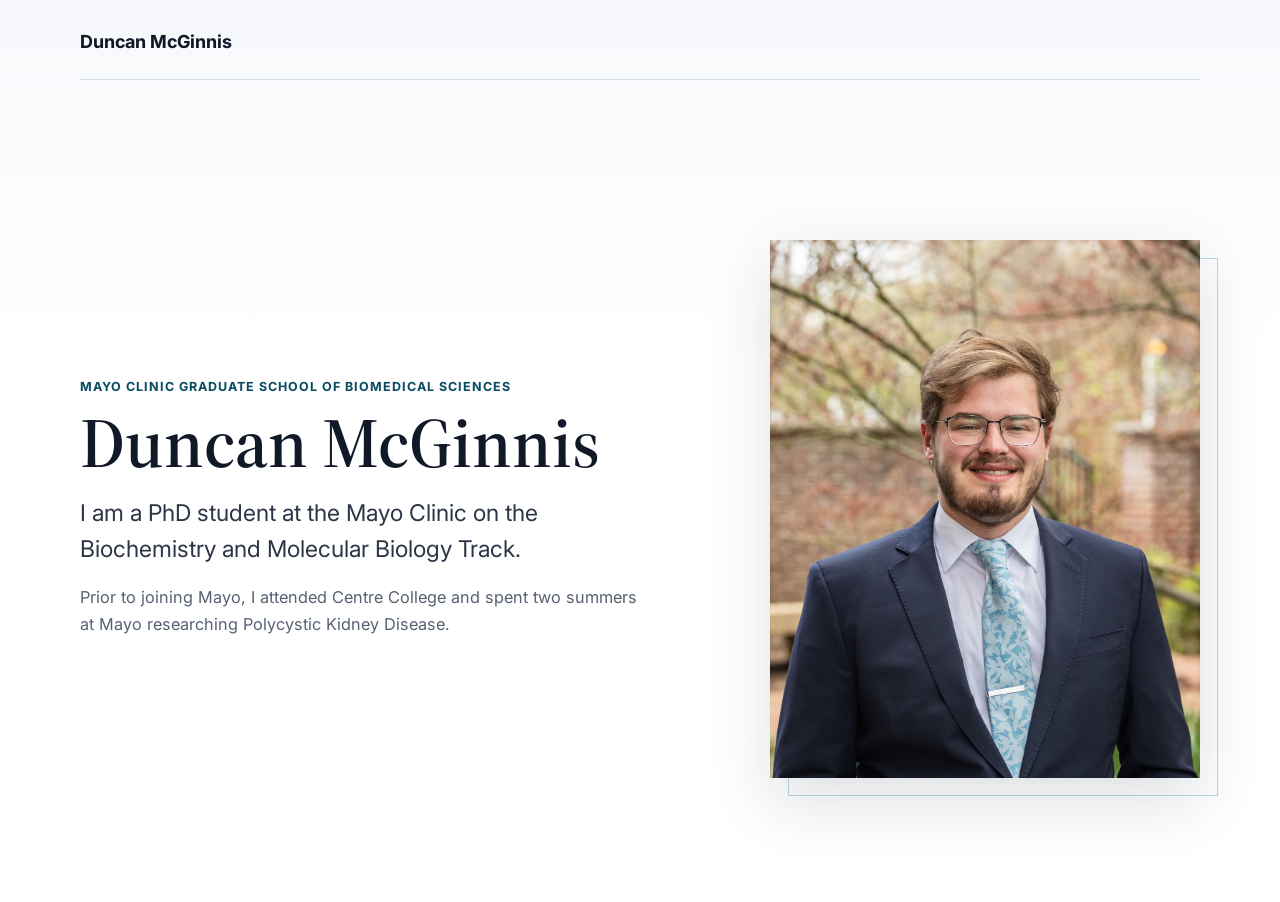
==== index.html @ 78525f2e "Add header and Mayo intro blurb" ====
<!DOCTYPE html>
<html lang="en">
<head>
  <meta charset="utf-8" />
  <meta name="viewport" content="width=device-width, initial-scale=1" />
  <meta
    name="description"
    content="Duncan McGinnis is a Mayo Clinic graduate student in the Biochemistry and Molecular Biology track studying genetics and kidney disease."
  />
  <title>Duncan McGinnis</title>
  <link rel="preconnect" href="https://fonts.googleapis.com" />
  <link rel="preconnect" href="https://fonts.gstatic.com" crossorigin />
  <link
    href="https://fonts.googleapis.com/css2?family=Inter:wght@400;500;650;720&family=Source+Serif+4:opsz,wght@8..60,600&display=swap"
    rel="stylesheet"
  />
  <link rel="stylesheet" href="styles.css" />
</head>
<body>
  <div class="page-shell">
    <header class="site-header" aria-label="Site header">
      <a class="wordmark" href="index.html">Duncan McGinnis</a>
    </header>

    <main>
      <section class="hero" id="about" aria-label="Introduction">
        <div class="hero-copy">
          <p class="eyebrow">Mayo Clinic Graduate School of Biomedical Sciences</p>
          <h1>Duncan McGinnis</h1>
          <p class="lede">
            I am a PhD student at the Mayo Clinic on the Biochemistry and
            Molecular Biology Track.
          </p>
          <p class="bio-note">
            Prior to joining Mayo, I attended Centre College and spent two
            summers at Mayo researching Polycystic Kidney Disease.
          </p>
        </div>

        <figure class="portrait-frame">
          <img src="duncan-mcginnis.jpg" alt="Portrait of Duncan McGinnis" />
        </figure>
      </section>
    </main>
  </div>
</body>
</html>
---- styles.css ----
:root {
  --paper: #ffffff;
  --paper-soft: #f6f8fb;
  --ink: #111827;
  --muted: #566173;
  --rule: #d8dee8;
  --accent: #0f6f78;
  --accent-deep: #0b4c63;
  --accent-soft: #e6f4f5;
  --shadow: 0 24px 60px rgba(23, 36, 54, 0.14);
}

* {
  box-sizing: border-box;
}

html {
  background: var(--paper);
  scroll-behavior: smooth;
}

body {
  margin: 0;
  color: var(--ink);
  font-family: Inter, ui-sans-serif, system-ui, -apple-system, BlinkMacSystemFont, "Segoe UI", sans-serif;
  font-size: 18px;
  line-height: 1.6;
  background:
    linear-gradient(180deg, rgba(246, 248, 251, 0.96) 0, rgba(255, 255, 255, 0) 360px),
    var(--paper);
}

a {
  color: inherit;
}

.page-shell {
  width: min(1120px, calc(100% - 40px));
  margin: 0 auto;
}

.site-header {
  display: flex;
  align-items: center;
  padding: 28px 0 22px;
  border-bottom: 1px solid var(--rule);
}

.wordmark {
  color: var(--ink);
  font-weight: 720;
  text-decoration: none;
}

.hero {
  display: grid;
  grid-template-columns: minmax(0, 1fr) minmax(320px, 430px);
  gap: clamp(36px, 7vw, 86px);
  align-items: center;
  min-height: calc(100vh - 78px);
  padding: clamp(42px, 8vw, 88px) 0 52px;
}

.hero-copy {
  max-width: 660px;
}

.eyebrow {
  margin: 0 0 12px;
  color: var(--accent-deep);
  font-size: 0.78rem;
  font-weight: 720;
  letter-spacing: 0.08em;
  line-height: 1.4;
  text-transform: uppercase;
}

h1,
p {
  margin-top: 0;
}

h1 {
  margin-bottom: 18px;
  font-family: "Source Serif 4", Georgia, "Times New Roman", serif;
  font-size: clamp(2.7rem, 5.5vw, 4.8rem);
  font-weight: 600;
  letter-spacing: 0;
  line-height: 1;
}

.lede {
  max-width: 560px;
  margin-bottom: 16px;
  color: #2b3545;
  font-size: clamp(1.18rem, 2vw, 1.44rem);
  line-height: 1.55;
}

.bio-note {
  max-width: 560px;
  margin-bottom: 0;
  color: var(--muted);
  font-size: 1.02rem;
  line-height: 1.7;
}

.portrait-frame {
  position: relative;
  margin: 0;
}

.portrait-frame::before {
  position: absolute;
  inset: 18px -18px -18px 18px;
  border: 1px solid #b7dadd;
  content: "";
  z-index: 0;
}

.portrait-frame img {
  position: relative;
  z-index: 1;
  display: block;
  width: 100%;
  aspect-ratio: 4 / 5;
  object-fit: cover;
  object-position: 50% 32%;
  background: var(--paper-soft);
  box-shadow: var(--shadow);
}

@media (max-width: 780px) {
  body {
    font-size: 17px;
  }

  .page-shell {
    width: min(100% - 32px, 680px);
  }

  .hero {
    grid-template-columns: 1fr;
  }

  .hero {
    min-height: auto;
    padding: 36px 0 52px;
  }

  .portrait-frame {
    width: min(100%, 430px);
  }

  .portrait-frame::before {
    inset: 12px -10px -12px 10px;
  }

  h1 {
    font-size: clamp(2.6rem, 13vw, 3.8rem);
  }
}
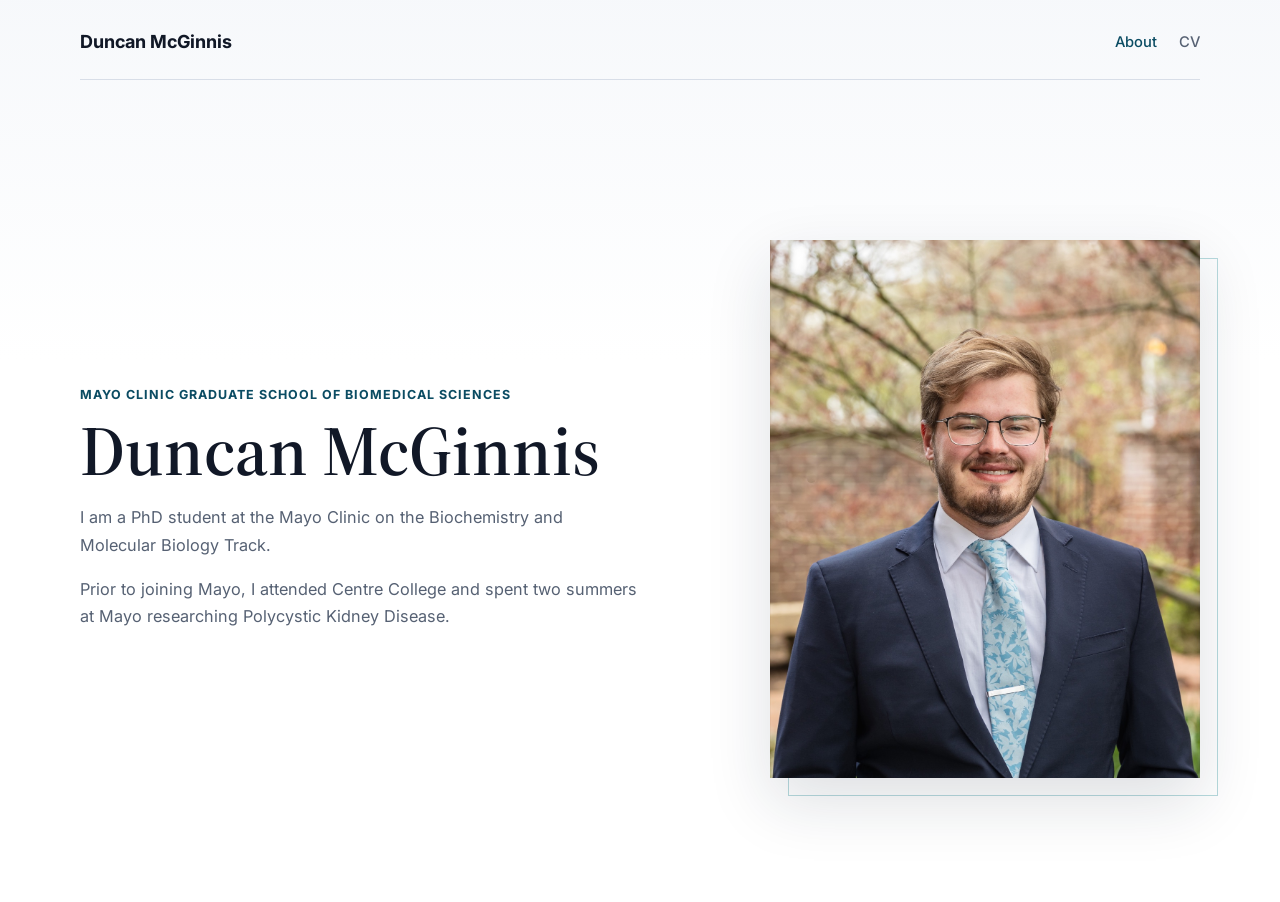
==== commit c971f5f7: "Add CV placeholder page" ====
--- a/index.html
+++ b/index.html
@@ -20,6 +20,10 @@
   <div class="page-shell">
     <header class="site-header" aria-label="Site header">
       <a class="wordmark" href="index.html">Duncan McGinnis</a>
+      <nav class="nav-links" aria-label="Main navigation">
+        <a href="index.html" aria-current="page">About</a>
+        <a href="cv.html">CV</a>
+      </nav>
     </header>
 
     <main>
@@ -31,7 +35,7 @@
             I am a PhD student at the Mayo Clinic on the Biochemistry and
             Molecular Biology Track.
           </p>
-          <p class="bio-note">
+          <p class="lede">
             Prior to joining Mayo, I attended Centre College and spent two
             summers at Mayo researching Polycystic Kidney Disease.
           </p>
--- a/styles.css
+++ b/styles.css
@@ -42,6 +42,8 @@
 .site-header {
   display: flex;
   align-items: center;
+  justify-content: space-between;
+  gap: 24px;
   padding: 28px 0 22px;
   border-bottom: 1px solid var(--rule);
 }
@@ -50,6 +52,25 @@
   color: var(--ink);
   font-weight: 720;
   text-decoration: none;
+}
+
+.nav-links {
+  display: flex;
+  flex-wrap: wrap;
+  justify-content: flex-end;
+  gap: 8px 22px;
+  color: var(--muted);
+  font-size: 0.92rem;
+  font-weight: 500;
+}
+
+.nav-links a {
+  text-decoration: none;
+}
+
+.nav-links a[aria-current="page"],
+.nav-links a:hover {
+  color: var(--accent-deep);
 }
 
 .hero {
@@ -92,17 +113,13 @@
 .lede {
   max-width: 560px;
   margin-bottom: 16px;
-  color: #2b3545;
-  font-size: clamp(1.18rem, 2vw, 1.44rem);
-  line-height: 1.55;
-}
-
-.bio-note {
-  max-width: 560px;
-  margin-bottom: 0;
   color: var(--muted);
   font-size: 1.02rem;
   line-height: 1.7;
+}
+
+.lede:last-of-type {
+  margin-bottom: 0;
 }
 
 .portrait-frame {
@@ -130,6 +147,11 @@
   box-shadow: var(--shadow);
 }
 
+.wip-page {
+  max-width: 660px;
+  padding: clamp(72px, 12vw, 140px) 0;
+}
+
 @media (max-width: 780px) {
   body {
     font-size: 17px;
@@ -141,6 +163,15 @@
 
   .hero {
     grid-template-columns: 1fr;
+  }
+
+  .site-header {
+    display: grid;
+    gap: 12px;
+  }
+
+  .nav-links {
+    justify-content: flex-start;
   }
 
   .hero {
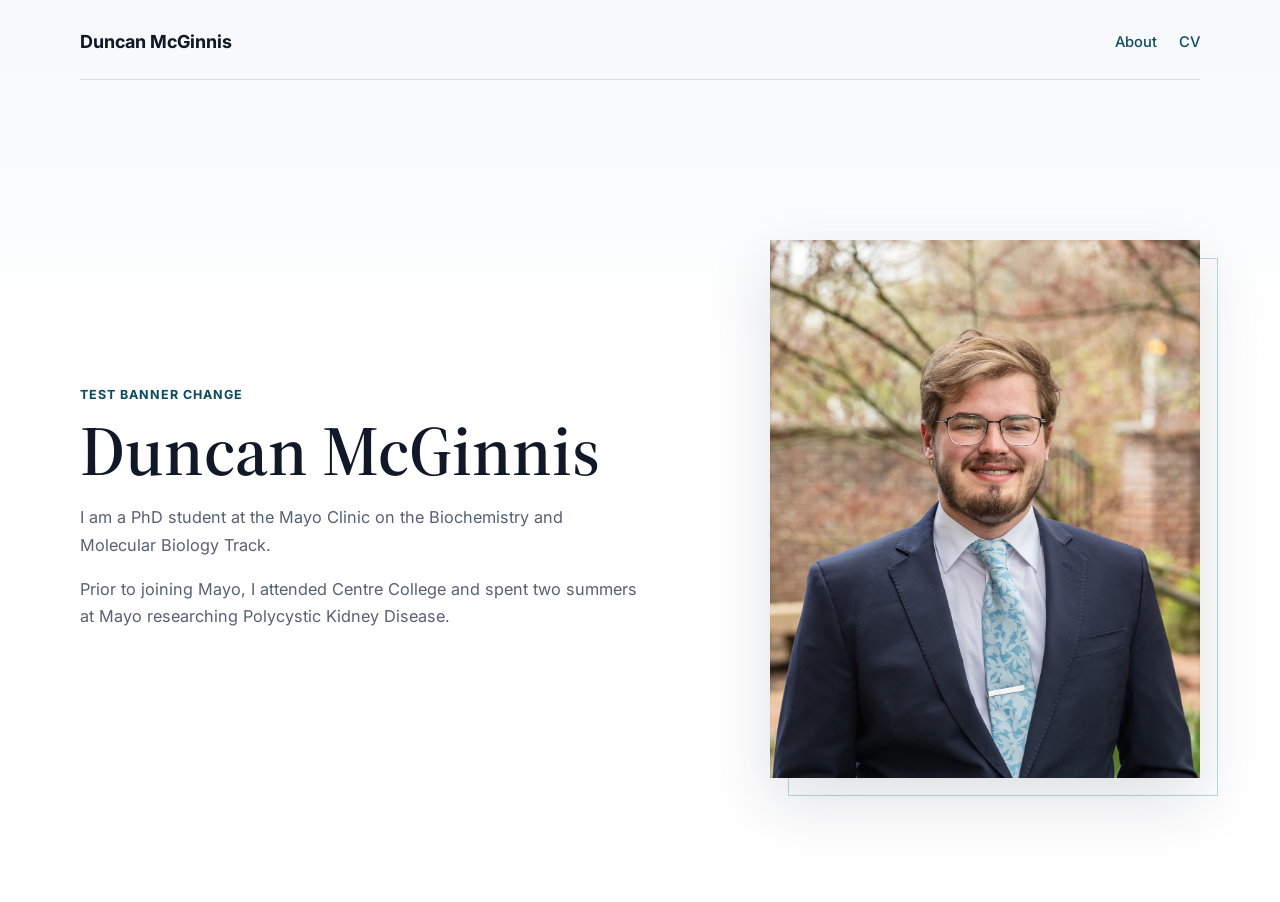
==== commit 5b96b2ef: "Update index.html" ====
--- a/index.html
+++ b/index.html
@@ -29,7 +29,7 @@
     <main>
       <section class="hero" id="about" aria-label="Introduction">
         <div class="hero-copy">
-          <p class="eyebrow">Mayo Clinic Graduate School of Biomedical Sciences</p>
+          <p class="eyebrow">Test banner change</p>
           <h1>Duncan McGinnis</h1>
           <p class="lede">
             I am a PhD student at the Mayo Clinic on the Biochemistry and
--- a/styles.css
+++ b/styles.css
@@ -59,7 +59,8 @@
   flex-wrap: wrap;
   justify-content: flex-end;
   gap: 8px 22px;
-  color: var(--muted);
+  margin-left: auto;
+  color: var(--accent-deep);
   font-size: 0.92rem;
   font-weight: 500;
 }
@@ -68,7 +69,6 @@
   text-decoration: none;
 }
 
-.nav-links a[aria-current="page"],
 .nav-links a:hover {
   color: var(--accent-deep);
 }
@@ -97,6 +97,8 @@
 }
 
 h1,
+h2,
+h3,
 p {
   margin-top: 0;
 }
@@ -152,6 +154,108 @@
   padding: clamp(72px, 12vw, 140px) 0;
 }
 
+.cv-page {
+  padding: clamp(44px, 7vw, 76px) 0 84px;
+}
+
+.cv-intro {
+  max-width: 760px;
+  margin-bottom: 46px;
+}
+
+.cv-section {
+  display: grid;
+  grid-template-columns: minmax(140px, 0.26fr) minmax(0, 1fr);
+  gap: clamp(22px, 4vw, 56px);
+  padding: 28px 0;
+  border-top: 1px solid var(--rule);
+}
+
+.cv-section h2 {
+  margin: 0;
+  color: var(--accent-deep);
+  font-size: 0.78rem;
+  font-weight: 720;
+  letter-spacing: 0.08em;
+  line-height: 1.4;
+  text-transform: uppercase;
+}
+
+.cv-entry {
+  display: grid;
+  grid-column: 2;
+  grid-template-columns: minmax(0, 1fr) minmax(120px, 180px);
+  gap: 20px;
+  padding: 0 0 24px;
+}
+
+.cv-entry:last-child {
+  padding-bottom: 0;
+}
+
+.cv-entry + .cv-entry {
+  border-top: 1px solid rgba(216, 222, 232, 0.78);
+  padding-top: 24px;
+}
+
+.cv-entry-single {
+  grid-template-columns: 1fr;
+}
+
+.cv-entry.compact {
+  padding-bottom: 18px;
+}
+
+.cv-entry.compact + .cv-entry.compact {
+  padding-top: 18px;
+}
+
+.cv-entry-body h3 {
+  margin-bottom: 6px;
+  color: var(--ink);
+  font-size: 1rem;
+  line-height: 1.42;
+}
+
+.cv-entry-body p,
+.cv-entry-body li,
+.cv-list p {
+  color: var(--muted);
+  font-size: 0.96rem;
+  line-height: 1.68;
+}
+
+.cv-entry-body p {
+  margin-bottom: 10px;
+}
+
+.cv-entry-body p:last-child,
+.cv-list p:last-child {
+  margin-bottom: 0;
+}
+
+.cv-entry-body ul {
+  display: grid;
+  gap: 6px;
+  margin: 10px 0 0;
+  padding-left: 1.15rem;
+}
+
+.cv-date {
+  margin: 0;
+  color: var(--accent-deep);
+  font-size: 0.84rem;
+  font-weight: 650;
+  line-height: 1.45;
+  text-align: right;
+}
+
+.cv-list {
+  grid-column: 2;
+  display: grid;
+  gap: 16px;
+}
+
 @media (max-width: 780px) {
   body {
     font-size: 17px;
@@ -165,15 +269,6 @@
     grid-template-columns: 1fr;
   }
 
-  .site-header {
-    display: grid;
-    gap: 12px;
-  }
-
-  .nav-links {
-    justify-content: flex-start;
-  }
-
   .hero {
     min-height: auto;
     padding: 36px 0 52px;
@@ -190,4 +285,18 @@
   h1 {
     font-size: clamp(2.6rem, 13vw, 3.8rem);
   }
-}
+
+  .cv-section,
+  .cv-entry {
+    grid-template-columns: 1fr;
+  }
+
+  .cv-entry,
+  .cv-list {
+    grid-column: 1;
+  }
+
+  .cv-date {
+    text-align: left;
+  }
+}
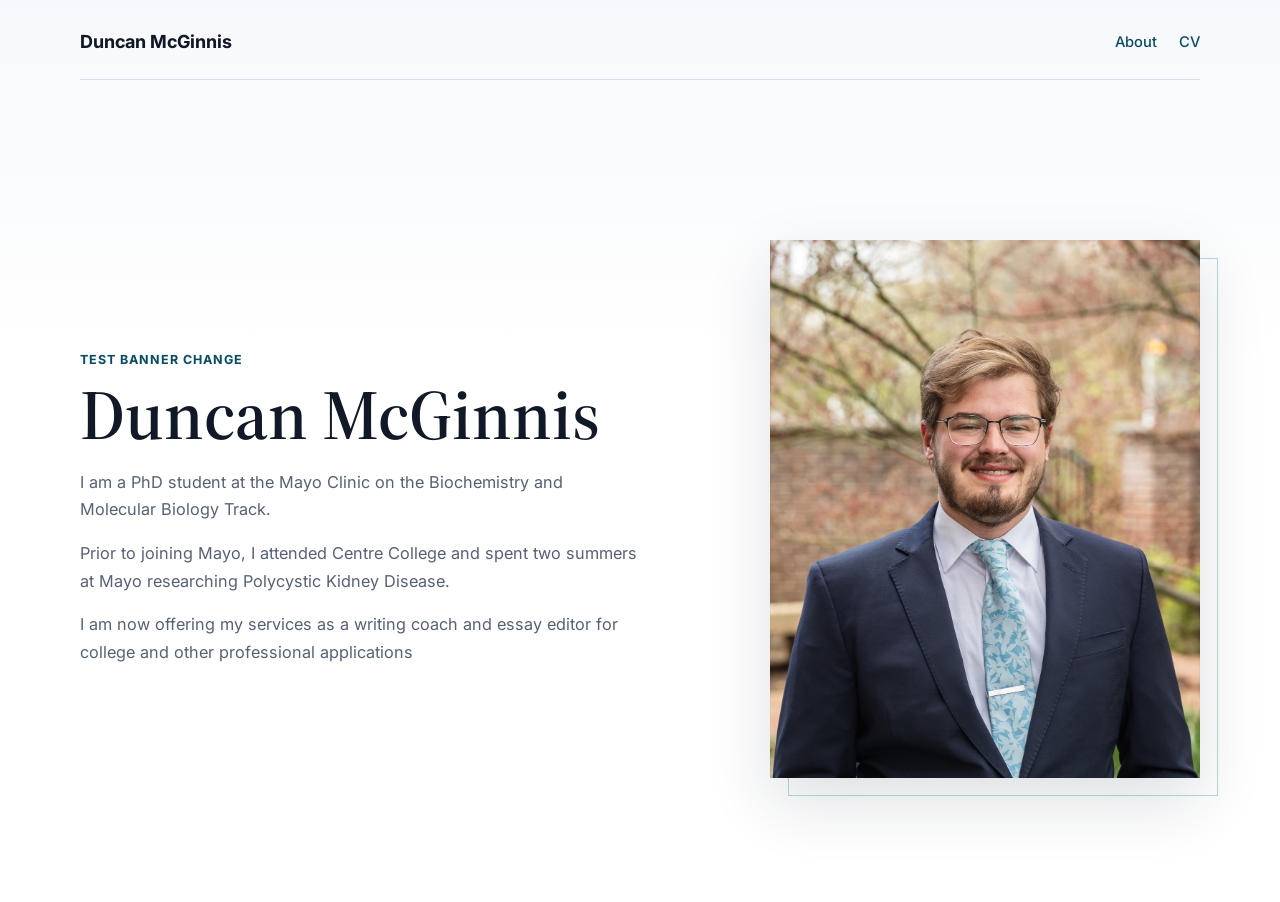
==== commit f23e4f27: "Update index.html" ====
--- a/index.html
+++ b/index.html
@@ -39,6 +39,9 @@
             Prior to joining Mayo, I attended Centre College and spent two
             summers at Mayo researching Polycystic Kidney Disease.
           </p>
+          <p class="lede">
+            I am now offering my services as a writing coach and essay editor
+            for college and other professional applications
         </div>
 
         <figure class="portrait-frame">
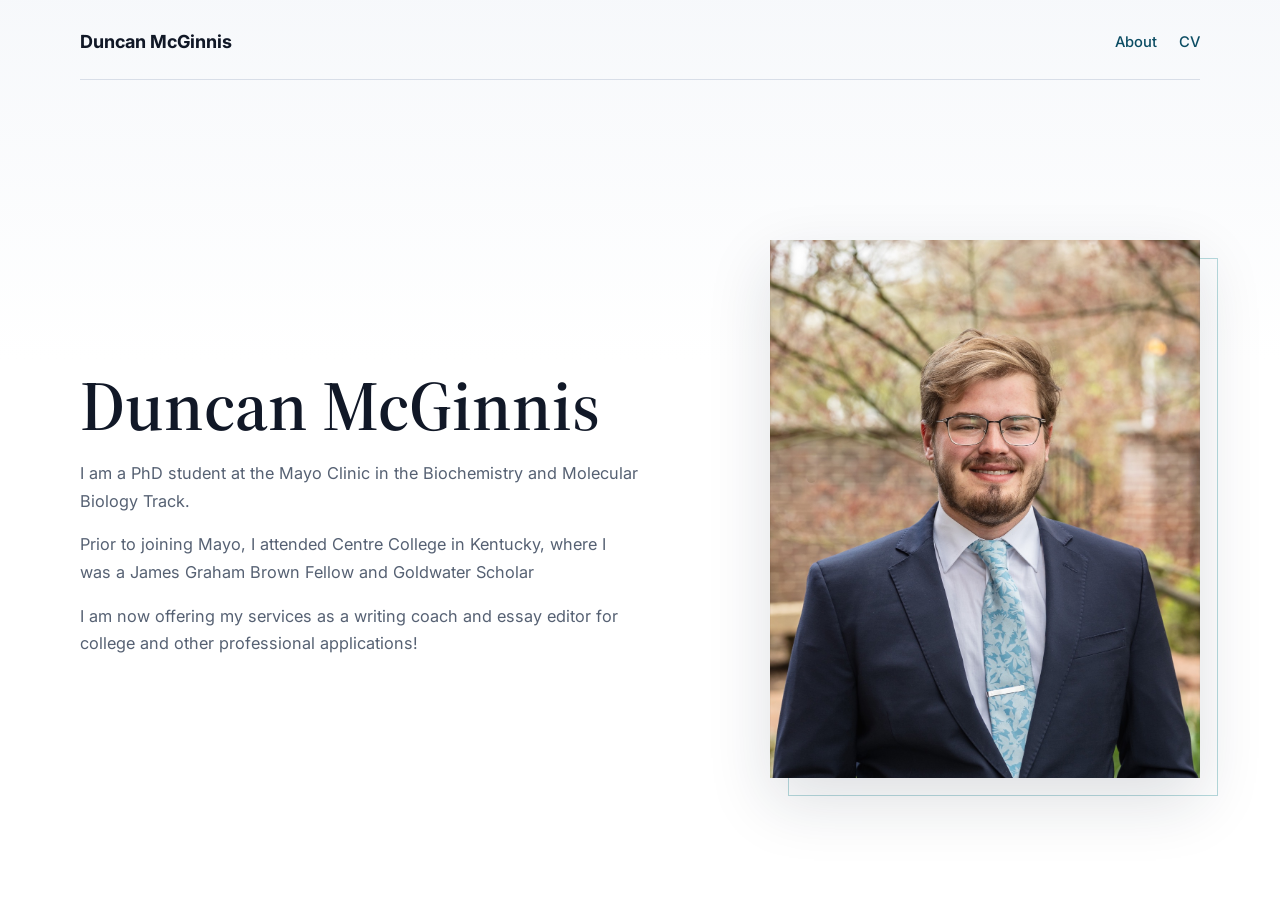
==== commit 088bf426: "Update index.html" ====
--- a/index.html
+++ b/index.html
@@ -29,19 +29,19 @@
     <main>
       <section class="hero" id="about" aria-label="Introduction">
         <div class="hero-copy">
-          <p class="eyebrow">Test banner change</p>
+          <p class="eyebrow"></p>
           <h1>Duncan McGinnis</h1>
           <p class="lede">
-            I am a PhD student at the Mayo Clinic on the Biochemistry and
+            I am a PhD student at the Mayo Clinic in the Biochemistry and
             Molecular Biology Track.
           </p>
           <p class="lede">
-            Prior to joining Mayo, I attended Centre College and spent two
-            summers at Mayo researching Polycystic Kidney Disease.
+            Prior to joining Mayo, I attended Centre College in Kentucky,
+            where I was a James Graham Brown Fellow and Goldwater Scholar
           </p>
           <p class="lede">
             I am now offering my services as a writing coach and essay editor
-            for college and other professional applications
+            for college and other professional applications!
         </div>
 
         <figure class="portrait-frame">
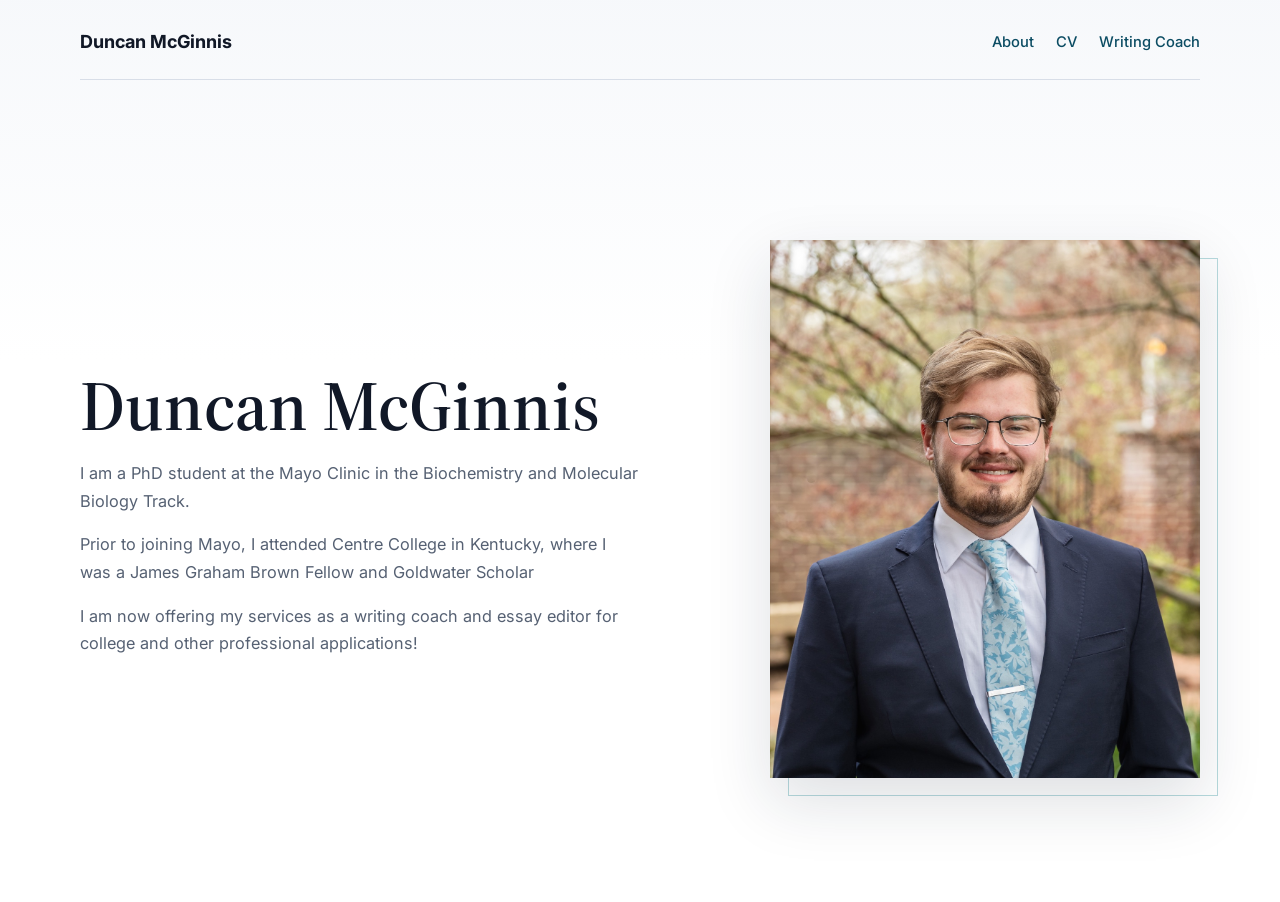
==== commit f69c24f1: "Update index.html" ====
--- a/index.html
+++ b/index.html
@@ -23,6 +23,7 @@
       <nav class="nav-links" aria-label="Main navigation">
         <a href="index.html" aria-current="page">About</a>
         <a href="cv.html">CV</a>
+        <a href="writing_coach.html">Writing Coach</a>
       </nav>
     </header>
 
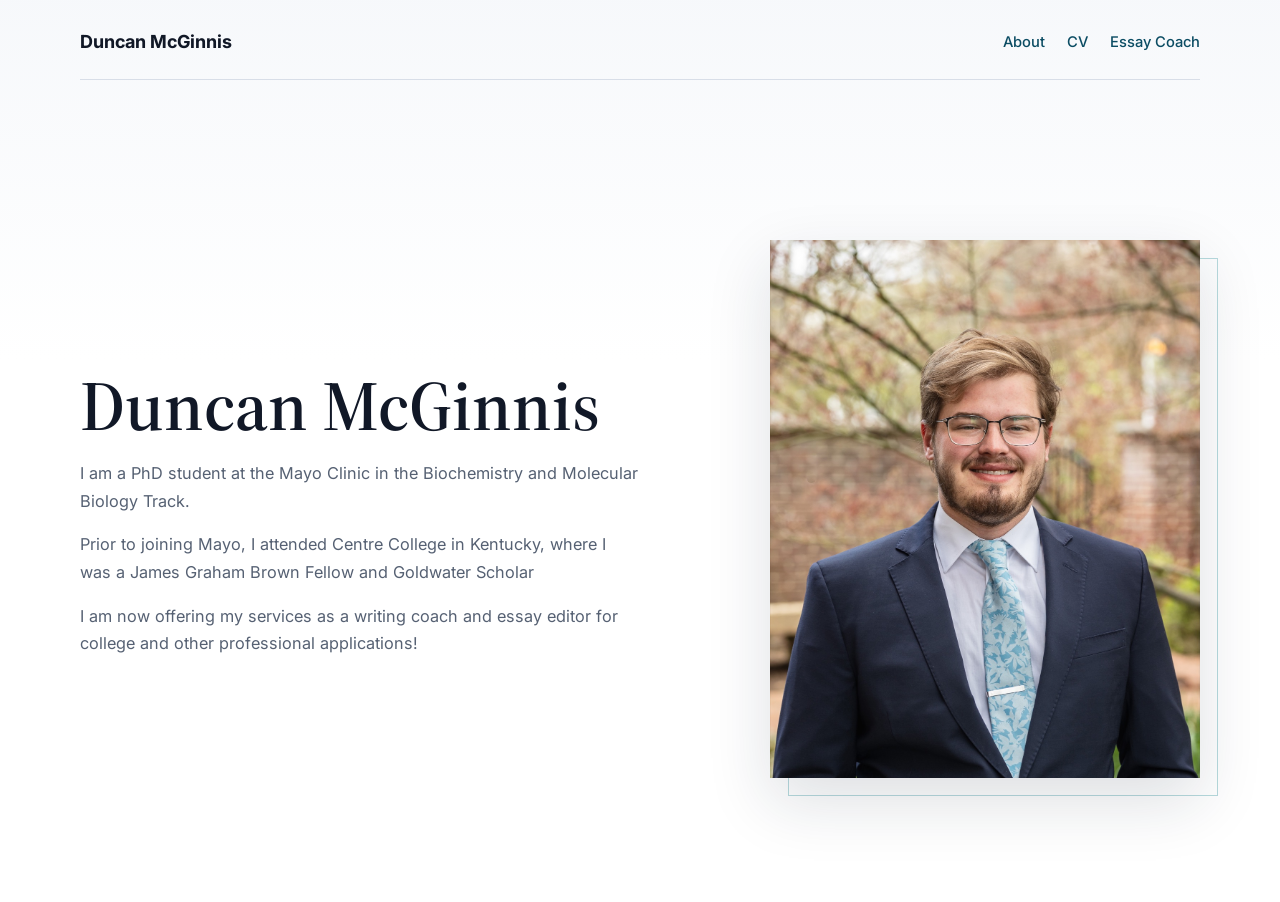
==== commit fb271fa4: "Update index.html" ====
--- a/index.html
+++ b/index.html
@@ -23,7 +23,7 @@
       <nav class="nav-links" aria-label="Main navigation">
         <a href="index.html" aria-current="page">About</a>
         <a href="cv.html">CV</a>
-        <a href="writing_coach.html">Writing Coach</a>
+        <a href="essay_coach.html">Essay Coach</a>
       </nav>
     </header>
 
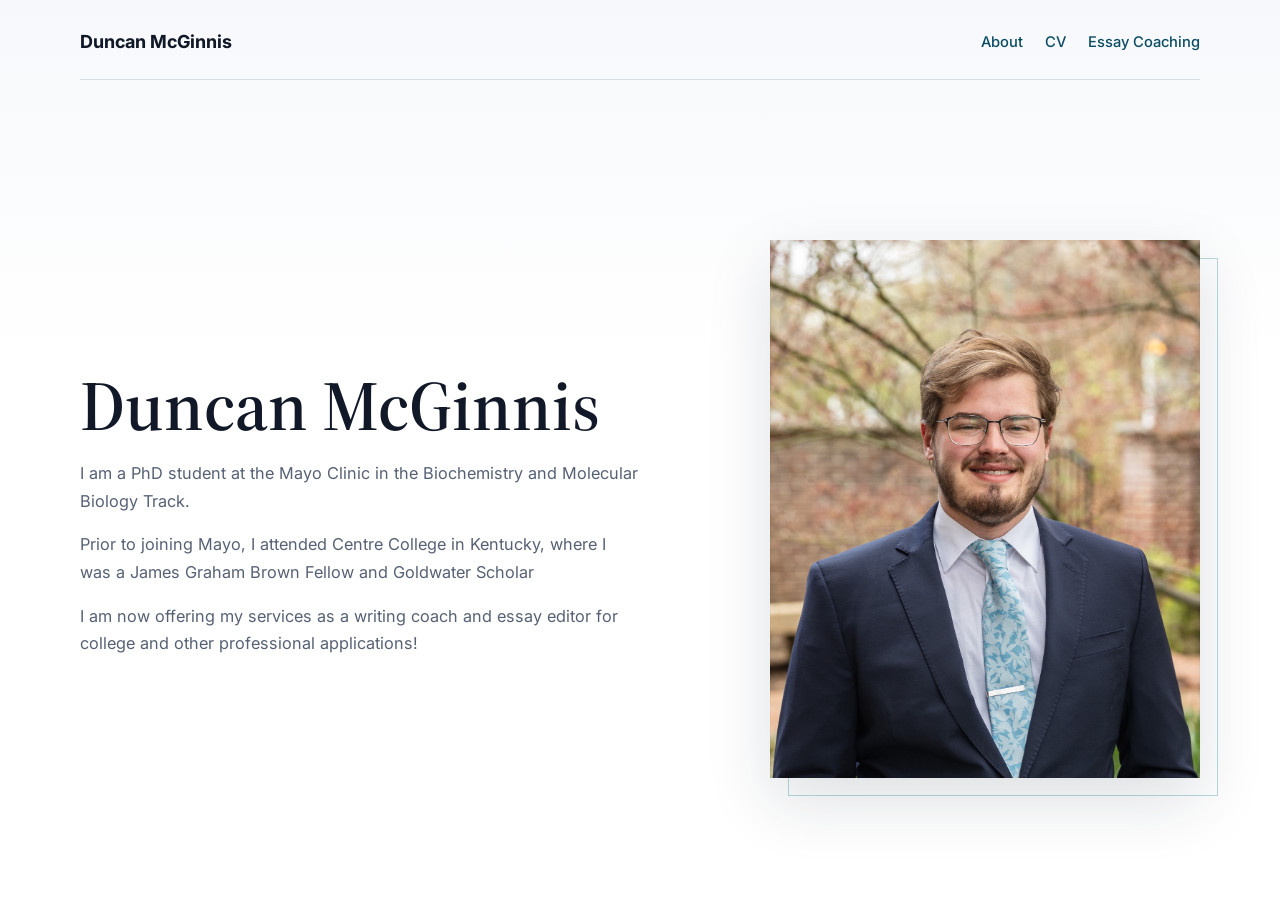
==== commit 7c984cfa: "Update link text from 'Essay Coach' to 'Essay Coaching'" ====
--- a/index.html
+++ b/index.html
@@ -23,7 +23,7 @@
       <nav class="nav-links" aria-label="Main navigation">
         <a href="index.html" aria-current="page">About</a>
         <a href="cv.html">CV</a>
-        <a href="essay_coach.html">Essay Coach</a>
+        <a href="essay_coach.html">Essay Coaching</a>
       </nav>
     </header>
 
--- a/styles.css
+++ b/styles.css
@@ -225,6 +225,12 @@
   line-height: 1.68;
 }
 
+.cv-entry-body new {
+  color: var(--muted);
+  font-size: 0.96rem;
+  line-height: 1.42;
+}
+
 .cv-entry-body p {
   margin-bottom: 10px;
 }
